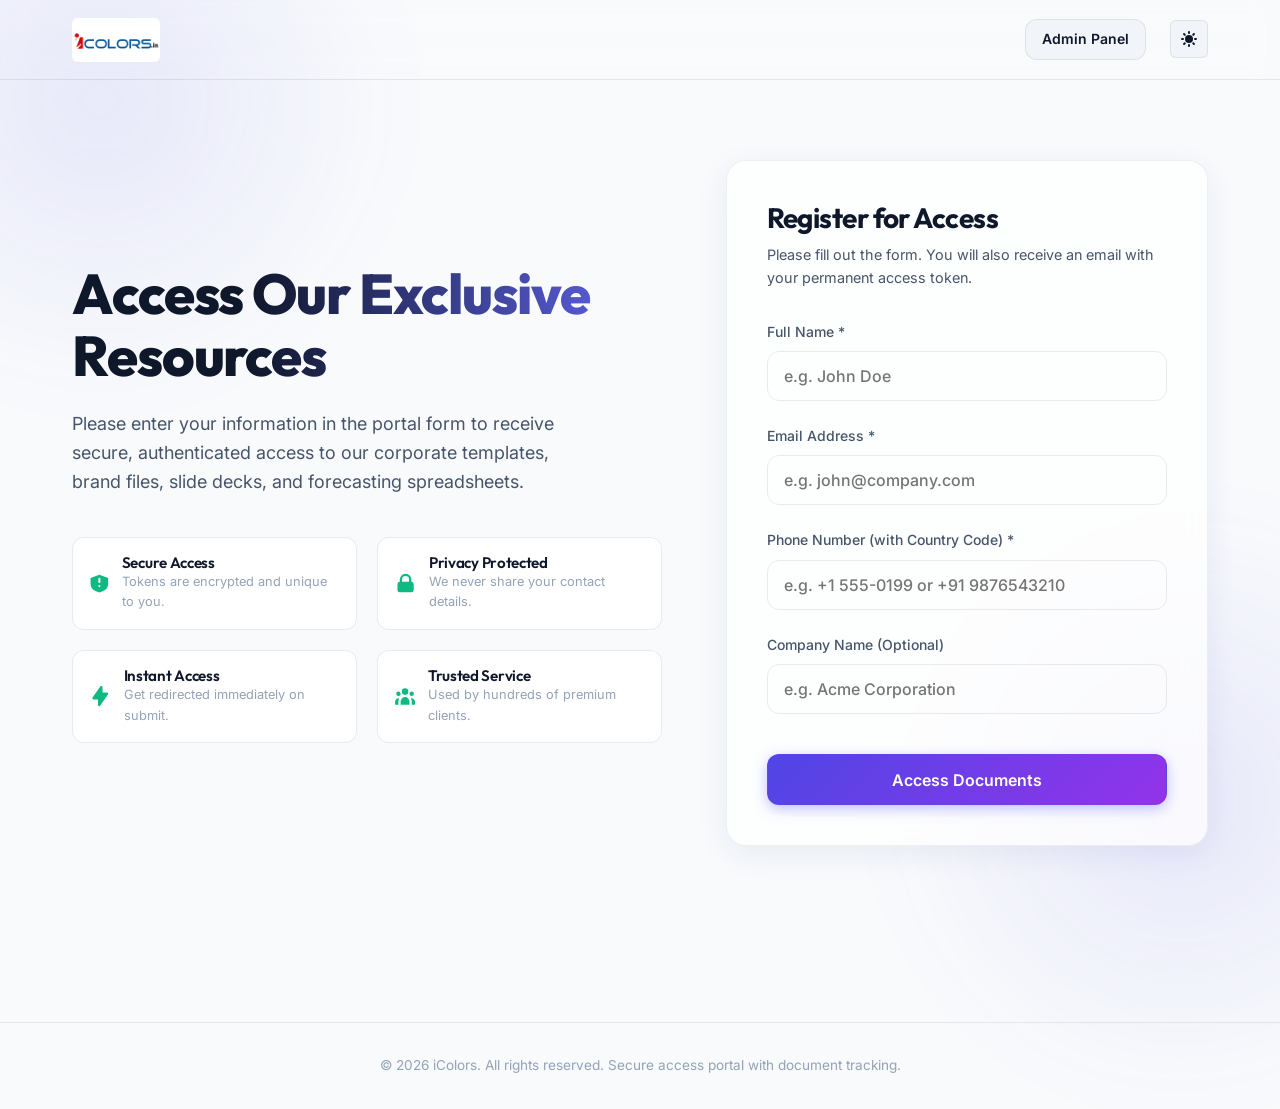
==== index.html @ 18c03196 "Initial commit of iColors document portal" ====
<!DOCTYPE html>
<html lang="en" data-theme="dark">
<head>
  <meta charset="UTF-8">
  <meta name="viewport" content="width=device-width, initial-scale=1.0">
  <meta name="description" content="Access premium business assets, guidelines, templates, and folders securely. Enter your details to get instant access.">
  
  <!-- Open Graph -->
  <meta property="og:title" content="iColors - Professional Document Access Portal">
  <meta property="og:description" content="Access premium resources instantly. Enter your lead details to get secure, branded access.">
  <meta property="og:type" content="website">
  
  <title>iColors | Secure Document Portal</title>
  
  <!-- Styles -->
  <link rel="stylesheet" href="style.css?v=1.0.2">
</head>
<body>

  <!-- Background Glowing Elements -->
  <div class="bg-glow bg-glow-1"></div>
  <div class="bg-glow bg-glow-2"></div>

  <!-- Navigation Bar -->
  <header class="navbar">
    <div class="container">
      <div class="logo-container" onclick="window.location.reload()">
        <img src="logo.jpeg" alt="iColors Logo" class="logo-img">
      </div>
      <div class="nav-actions">
        <a href="admin.html" class="btn btn-secondary" style="padding: 0.5rem 1rem; font-size: 0.875rem;">Admin Panel</a>
        <button id="theme-toggle" class="theme-toggle-btn" aria-label="Toggle Theme">
          <svg class="moon-icon" viewBox="0 0 20 20" fill="currentColor">
            <path d="M17.293 13.293A8 8 0 016.707 2.707a8.001 8.001 0 1010.586 10.586z"></path>
          </svg>
          <svg class="sun-icon" viewBox="0 0 20 20" fill="currentColor">
            <path fill-rule="evenodd" d="M10 2a1 1 0 011 1v1a1 1 0 11-2 0V3a1 1 0 011-1zm4 8a4 4 0 11-8 0 4 4 0 018 0zm-.464 4.95l.707.707a1 1 0 001.414-1.414l-.707-.707a1 1 0 00-1.414 1.414zm2.12-10.607a1 1 0 010 1.414l-.706.707a1 1 0 11-1.414-1.414l.707-.707a1 1 0 011.414 0zM17 11a1 1 0 100-2h-1a1 1 0 100 2h1zm-7 4a1 1 0 011 1v1a1 1 0 11-2 0v-1a1 1 0 011-1zM5.05 6.464A1 1 0 106.46 5.05l-.707-.707a1 1 0 00-1.414 1.414l.707.707zm1.414 8.486l-.707.707a1 1 0 01-1.414-1.414l.707-.707a1 1 0 011.414 1.414zM4 11a1 1 0 100-2H3a1 1 0 000 2h1z" clip-rule="evenodd"></path>
          </svg>
        </button>
      </div>
    </div>
  </header>

  <!-- Main Hero and Lead Form Layout -->
  <main class="container">
    <section class="hero-layout">
      <!-- Info Column -->
      <div class="hero-info">
        <h1>Access Our Exclusive Resources</h1>
        <p>Please enter your information in the portal form to receive secure, authenticated access to our corporate templates, brand files, slide decks, and forecasting spreadsheets.</p>
        
        <!-- Trust Badge Grid -->
        <div class="trust-badges">
          <div class="trust-badge">
            <svg viewBox="0 0 20 20" fill="currentColor">
              <path fill-rule="evenodd" d="M2.166 4.9L10 1.954 17.834 4.9A1 1 0 0118.5 5.854v4.526a8.21 8.21 0 01-4.707 7.407L10 19.046l-3.793-1.26a8.21 8.21 0 01-4.707-7.406V5.854a1 1 0 01.666-.954zM10 5a1 1 0 00-1 1v3a1 1 0 002 0V6a1 1 0 00-1-1zm0 7a1 1 0 100 2 1 1 0 000-2z" clip-rule="evenodd"></path>
            </svg>
            <div class="trust-badge-text">
              <h4>Secure Access</h4>
              <p>Tokens are encrypted and unique to you.</p>
            </div>
          </div>
          <div class="trust-badge">
            <svg viewBox="0 0 20 20" fill="currentColor">
              <path fill-rule="evenodd" d="M5 9V7a5 5 0 0110 0v2a2 2 0 012 2v5a2 2 0 01-2 2H5a2 2 0 01-2-2v-5a2 2 0 012-2zm8-2v2H7V7a3 3 0 016 0z" clip-rule="evenodd"></path>
            </svg>
            <div class="trust-badge-text">
              <h4>Privacy Protected</h4>
              <p>We never share your contact details.</p>
            </div>
          </div>
          <div class="trust-badge">
            <svg viewBox="0 0 20 20" fill="currentColor">
              <path fill-rule="evenodd" d="M11.3 1.046A1 1 0 0112 2v5h4a1 1 0 01.82 1.573l-7 10A1 1 0 018 18v-5H4a1 1 0 01-.82-1.573l7-10a1 1 0 011.12-.38z" clip-rule="evenodd"></path>
            </svg>
            <div class="trust-badge-text">
              <h4>Instant Access</h4>
              <p>Get redirected immediately on submit.</p>
            </div>
          </div>
          <div class="trust-badge">
            <svg viewBox="0 0 20 20" fill="currentColor">
              <path d="M13 6a3 3 0 11-6 0 3 3 0 016 0zM18 8a2 2 0 11-4 0 2 2 0 014 0zM14 15a4 4 0 00-8 0v3h8v-3zM6 8a2 2 0 11-4 0 2 2 0 014 0zM16 18v-3a5.972 5.972 0 00-.75-2.906A3.005 3.005 0 0119 15v3h-3zM4.75 12.094A5.973 5.973 0 004 15v3H1v-3a3.005 3.005 0 013.75-2.906z"></path>
            </svg>
            <div class="trust-badge-text">
              <h4>Trusted Service</h4>
              <p>Used by hundreds of premium clients.</p>
            </div>
          </div>
        </div>
      </div>

      <!-- Form Column -->
      <div class="hero-form">
        <div class="glass-card">
          <h2 style="font-size: 1.75rem; margin-bottom: 0.5rem;">Register for Access</h2>
          <p style="color: var(--text-secondary); font-size: 0.9rem; margin-bottom: 2rem;">Please fill out the form. You will also receive an email with your permanent access token.</p>
          
          <form id="lead-form" novalidate>
            <!-- Full Name -->
            <div class="form-group" id="group-name">
              <label for="name" class="form-label">Full Name *</label>
              <input type="text" id="name" class="form-input" placeholder="e.g. John Doe" required>
              <span class="error-text">Full name must be at least 3 characters.</span>
            </div>

            <!-- Email Address -->
            <div class="form-group" id="group-email">
              <label for="email" class="form-label">Email Address *</label>
              <input type="email" id="email" class="form-input" placeholder="e.g. john@company.com" required>
              <span class="error-text">Please enter a valid business email address.</span>
            </div>

            <!-- Phone Number -->
            <div class="form-group" id="group-phone">
              <label for="phone" class="form-label">Phone Number (with Country Code) *</label>
              <input type="tel" id="phone" class="form-input" placeholder="e.g. +1 555-0199 or +91 9876543210" required>
              <span class="error-text">Please include your country code (e.g. +1 or +91) and a valid number.</span>
            </div>

            <!-- Company Name -->
            <div class="form-group" id="group-company">
              <label for="company" class="form-label">Company Name (Optional)</label>
              <input type="text" id="company" class="form-input" placeholder="e.g. Acme Corporation">
            </div>

            <!-- Submit Button -->
            <button type="submit" id="submit-btn" class="btn btn-primary" style="width: 100%; margin-top: 1rem; padding: 0.9rem;">
              <span>Access Documents</span>
              <svg id="loading-spinner" class="spinner" viewBox="0 0 24 24" fill="none" stroke="currentColor" stroke-width="3" style="width: 18px; height: 18px; display: none; animation: spin 1s linear infinite;">
                <circle cx="12" cy="12" r="10" stroke="rgba(255,255,255,0.2)"></circle>
                <path d="M12 2a10 10 0 0 1 10 10" stroke-linecap="round"></path>
              </svg>
            </button>
          </form>
        </div>
      </div>
    </section>
  </main>

  <footer style="margin-top: 6rem; padding: 2rem 0; border-top: 1px solid var(--border-color); text-align: center; font-size: 0.85rem; color: var(--text-muted); position: relative; z-index: 2;">
    <div class="container">
      <p>&copy; 2026 iColors. All rights reserved. Secure access portal with document tracking.</p>
    </div>
  </footer>

  <!-- Scripts -->
  <script src="app.js"></script>
  <script>
    document.addEventListener("DOMContentLoaded", () => {
      const form = document.getElementById("lead-form");
      const submitBtn = document.getElementById("submit-btn");
      const loadingSpinner = document.getElementById("loading-spinner");
      const submitText = submitBtn.querySelector("span");

      // Form validation functions
      const validateName = (name) => name.trim().length >= 3;
      const validateEmail = (email) => /^[^\s@]+@[^\s@]+\.[^\s@]+$/.test(email);
      // Validates international country code style: + followed by 1 to 4 digits, then space/dash/digits
      const validatePhone = (phone) => /^\+?[1-9]\d{1,14}([-\s]?\d+)+$/.test(phone.trim()) && phone.trim().length >= 7;

      // Event listener for inputs to clear errors on type
      const inputs = [
        { id: 'name', validator: validateName, group: 'group-name' },
        { id: 'email', validator: validateEmail, group: 'group-email' },
        { id: 'phone', validator: validatePhone, group: 'group-phone' }
      ];

      inputs.forEach(item => {
        const el = document.getElementById(item.id);
        el.addEventListener("input", () => {
          const group = document.getElementById(item.group);
          if (item.validator(el.value)) {
            group.classList.remove("error");
          }
        });
      });

      // Form submit handler
      form.addEventListener("submit", async (e) => {
        e.preventDefault();
        
        let isValid = true;
        
        // Validate all fields
        inputs.forEach(item => {
          const el = document.getElementById(item.id);
          const group = document.getElementById(item.group);
          if (!item.validator(el.value)) {
            group.classList.add("error");
            isValid = false;
          } else {
            group.classList.remove("error");
          }
        });

        if (!isValid) {
          showToast("Please correct the highlighted form errors.", "error");
          return;
        }

        // Gather Form Data
        const nameVal = document.getElementById("name").value.trim();
        const emailVal = document.getElementById("email").value.trim();
        const phoneVal = document.getElementById("phone").value.trim();
        const companyVal = document.getElementById("company").value.trim();

        // Show loading state
        submitBtn.disabled = true;
        loadingSpinner.style.display = "block";
        submitText.textContent = "Verifying Details...";

        try {
          // Send request to API
          const response = await apiRequest("capture-lead", {
            name: nameVal,
            email: emailVal,
            phone: phoneVal,
            company: companyVal
          });

          if (response && response.success) {
            showToast(`Registration Successful! Welcome, ${response.name}`, "success");
            
            // Save details to localStorage for session
            localStorage.setItem("icolors_access_token", response.token);
            localStorage.setItem("icolors_user_name", response.name);
            
            submitText.textContent = "Redirecting...";
            
            // Redirect to Portal with token
            setTimeout(() => {
              window.location.href = `portal.html?token=${response.token}`;
            }, 1500);
          } else {
            showToast(response.error || "Failed to process registration. Try again.", "error");
            resetButton();
          }
        } catch (error) {
          showToast("Server Connection Refused. Please check configuration.", "error");
          resetButton();
        }
      });

      function resetButton() {
        submitBtn.disabled = false;
        loadingSpinner.style.display = "none";
        submitText.textContent = "Access Documents";
      }
    });
  </script>

  <style>
    /* Inline utility animation for spinner */
    @keyframes spin {
      0% { transform: rotate(0deg); }
      100% { transform: rotate(360deg); }
    }
  </style>
</body>
</html>
---- style.css ----
@import url('https://fonts.googleapis.com/css2?family=Inter:wght@300;400;500;600;700&family=Outfit:wght@400;500;600;700;800&display=swap');

/* Style Tokens & Root Variables */
:root {
  /* Dark Theme Default */
  --bg-primary: #090a0f;
  --bg-secondary: #11131c;
  --bg-tertiary: #191b26;
  --text-primary: #f3f4f6;
  --text-secondary: #9ca3af;
  --text-muted: #6b7280;
  
  --accent: #6366f1;
  --accent-light: #818cf8;
  --accent-dark: #4f46e5;
  --accent-glow: rgba(99, 102, 241, 0.15);
  --accent-gradient: linear-gradient(135deg, #6366f1 0%, #a855f7 100%);
  
  --success: #10b981;
  --success-glow: rgba(16, 185, 129, 0.15);
  --warning: #f59e0b;
  --danger: #ef4444;
  --danger-glow: rgba(239, 68, 68, 0.15);
  
  --border-color: rgba(255, 255, 255, 0.08);
  --border-focus: rgba(99, 102, 241, 0.4);
  
  --glass-bg: rgba(17, 19, 28, 0.7);
  --glass-border: rgba(255, 255, 255, 0.06);
  --glass-shadow: 0 8px 32px 0 rgba(0, 0, 0, 0.37);
  
  --font-heading: 'Outfit', sans-serif;
  --font-body: 'Inter', sans-serif;
  --radius-sm: 6px;
  --radius-md: 12px;
  --radius-lg: 20px;
  --radius-xl: 30px;
  
  --transition-fast: 0.15s ease;
  --transition-normal: 0.3s cubic-bezier(0.4, 0, 0.2, 1);
  --transition-slow: 0.5s cubic-bezier(0.4, 0, 0.2, 1);
}

/* Light Theme Overrides */
[data-theme="light"] {
  --bg-primary: #f8fafc;
  --bg-secondary: #ffffff;
  --bg-tertiary: #f1f5f9;
  --text-primary: #0f172a;
  --text-secondary: #475569;
  --text-muted: #94a3b8;
  
  --accent: #4f46e5;
  --accent-light: #6366f1;
  --accent-dark: #3730a3;
  --accent-glow: rgba(79, 70, 229, 0.1);
  --accent-gradient: linear-gradient(135deg, #4f46e5 0%, #9333ea 100%);
  
  --border-color: rgba(0, 0, 0, 0.08);
  --border-focus: rgba(79, 70, 229, 0.4);
  
  --glass-bg: rgba(255, 255, 255, 0.75);
  --glass-border: rgba(0, 0, 0, 0.06);
  --glass-shadow: 0 8px 32px 0 rgba(31, 38, 135, 0.07);
}

/* Global CSS Reset & Setup */
* {
  box-sizing: border-box;
  margin: 0;
  padding: 0;
}

html, body {
  width: 100%;
  min-height: 100vh;
  font-family: var(--font-body);
  background-color: var(--bg-primary);
  color: var(--text-primary);
  transition: background-color var(--transition-normal), color var(--transition-normal);
  line-height: 1.6;
  overflow-x: hidden;
}

a {
  color: inherit;
  text-decoration: none;
}

button, input, select, textarea {
  font-family: inherit;
  font-size: inherit;
  color: inherit;
  background: none;
  border: none;
  outline: none;
}

/* Scrollbar Styling */
::-webkit-scrollbar {
  width: 8px;
  height: 8px;
}
::-webkit-scrollbar-track {
  background: var(--bg-primary);
}
::-webkit-scrollbar-thumb {
  background: var(--border-color);
  border-radius: 4px;
}
::-webkit-scrollbar-thumb:hover {
  background: var(--text-muted);
}

/* Layout Utilities */
.container {
  max-width: 1200px;
  margin: 0 auto;
  padding: 0 2rem;
  position: relative;
  z-index: 2;
}

/* Typography styles */
h1, h2, h3, h4, h5, h6 {
  font-family: var(--font-heading);
  font-weight: 700;
  letter-spacing: -0.02em;
  line-height: 1.2;
}

/* Glowing Background Blobs */
.bg-glow {
  position: absolute;
  width: 600px;
  height: 600px;
  border-radius: 50%;
  background: radial-gradient(circle, var(--accent-glow) 0%, rgba(0,0,0,0) 70%);
  z-index: 1;
  pointer-events: none;
  filter: blur(40px);
}
.bg-glow-1 { top: -200px; left: -200px; }
.bg-glow-2 { bottom: -200px; right: -200px; }

/* Navigation Bar */
.navbar {
  height: 80px;
  border-bottom: 1px solid var(--border-color);
  background-color: rgba(var(--bg-primary), 0.8);
  backdrop-filter: blur(12px);
  -webkit-backdrop-filter: blur(12px);
  position: sticky;
  top: 0;
  z-index: 100;
  transition: border-bottom var(--transition-normal);
}
.navbar .container {
  display: flex;
  justify-content: space-between;
  align-items: center;
  height: 100%;
}
.logo-container {
  display: flex;
  align-items: center;
  gap: 0.75rem;
  cursor: pointer;
}
.logo-container span {
  font-family: var(--font-heading);
  font-weight: 800;
  font-size: 1.5rem;
  background: var(--accent-gradient);
  -webkit-background-clip: text;
  -webkit-text-fill-color: transparent;
  display: inline-block;
}
.logo-svg {
  width: 32px;
  height: 32px;
  fill: url(#logoGrad);
}
.logo-img {
  height: 44px;
  width: auto;
  border-radius: var(--radius-sm);
  object-fit: contain;
}
.nav-actions {
  display: flex;
  align-items: center;
  gap: 1.5rem;
}

/* Theme Switcher Button */
.theme-toggle-btn {
  background: var(--bg-tertiary);
  border: 1px solid var(--border-color);
  padding: 0.5rem;
  border-radius: var(--radius-sm);
  cursor: pointer;
  display: flex;
  align-items: center;
  justify-content: center;
  transition: all var(--transition-fast);
  color: var(--text-primary);
}
.theme-toggle-btn:hover {
  border-color: var(--accent);
  background: var(--glass-bg);
  transform: translateY(-1px);
}
.theme-toggle-btn svg {
  width: 20px;
  height: 20px;
}
.theme-toggle-btn .sun-icon { display: none; }
[data-theme="light"] .theme-toggle-btn .moon-icon { display: none; }
[data-theme="light"] .theme-toggle-btn .sun-icon { display: block; }

/* Buttons */
.btn {
  padding: 0.75rem 1.5rem;
  border-radius: var(--radius-md);
  font-weight: 600;
  cursor: pointer;
  transition: all var(--transition-normal);
  display: inline-flex;
  align-items: center;
  justify-content: center;
  gap: 0.5rem;
  border: 1px solid transparent;
}
.btn-primary {
  background: var(--accent-gradient);
  color: #ffffff;
  box-shadow: 0 4px 14px rgba(99, 102, 241, 0.4);
}
.btn-primary:hover {
  transform: translateY(-2px);
  box-shadow: 0 6px 20px rgba(99, 102, 241, 0.6);
}
.btn-primary:active {
  transform: translateY(0);
}
.btn-secondary {
  background: var(--bg-tertiary);
  border-color: var(--border-color);
  color: var(--text-primary);
}
.btn-secondary:hover {
  background: var(--border-color);
  border-color: var(--text-muted);
  transform: translateY(-1px);
}
.btn-danger {
  background: var(--danger);
  color: white;
  box-shadow: 0 4px 14px rgba(239, 68, 68, 0.4);
}
.btn-danger:hover {
  background: #dc2626;
  transform: translateY(-1px);
}
.btn:disabled {
  opacity: 0.6;
  cursor: not-allowed;
  transform: none !important;
  box-shadow: none !important;
}

/* Glassmorphism Cards */
.glass-card {
  background: var(--glass-bg);
  backdrop-filter: blur(16px);
  -webkit-backdrop-filter: blur(16px);
  border: 1px solid var(--glass-border);
  border-radius: var(--radius-lg);
  box-shadow: var(--glass-shadow);
  padding: 2.5rem;
  transition: transform var(--transition-normal), border var(--transition-normal), box-shadow var(--transition-normal);
}
.glass-card:hover {
  border-color: rgba(99, 102, 241, 0.2);
}

/* Form Styling */
.form-group {
  margin-bottom: 1.5rem;
  position: relative;
}
.form-label {
  display: block;
  font-size: 0.875rem;
  font-weight: 500;
  margin-bottom: 0.5rem;
  color: var(--text-secondary);
  transition: color var(--transition-fast);
}
.form-input {
  width: 100%;
  padding: 0.875rem 1rem;
  border-radius: var(--radius-md);
  border: 1px solid var(--border-color);
  background: rgba(var(--bg-primary), 0.6);
  color: var(--text-primary);
  font-weight: 500;
  transition: all var(--transition-normal);
}
.form-input:focus {
  border-color: var(--accent);
  background: var(--bg-secondary);
  box-shadow: 0 0 0 4px var(--accent-glow);
}
.form-group.error .form-input {
  border-color: var(--danger);
}
.form-group.error .form-label {
  color: var(--danger);
}
.error-text {
  font-size: 0.75rem;
  color: var(--danger);
  margin-top: 0.35rem;
  display: none;
}
.form-group.error .error-text {
  display: block;
}

/* Hero Section */
.hero-layout {
  display: grid;
  grid-template-columns: 1.1fr 0.9fr;
  gap: 4rem;
  padding: 5rem 0;
  align-items: center;
}
.hero-info h1 {
  font-size: 3.5rem;
  font-weight: 800;
  line-height: 1.1;
  margin-bottom: 1.5rem;
  background: linear-gradient(to right, var(--text-primary) 30%, var(--accent-light) 100%);
  -webkit-background-clip: text;
  -webkit-text-fill-color: transparent;
}
.hero-info p {
  font-size: 1.125rem;
  color: var(--text-secondary);
  margin-bottom: 2.5rem;
  max-width: 500px;
}

/* Trust Badges */
.trust-badges {
  display: grid;
  grid-template-columns: repeat(2, 1fr);
  gap: 1.25rem;
}
.trust-badge {
  display: flex;
  align-items: center;
  gap: 0.75rem;
  background: var(--bg-secondary);
  border: 1px solid var(--border-color);
  padding: 1rem;
  border-radius: var(--radius-md);
  transition: all var(--transition-fast);
}
.trust-badge:hover {
  transform: translateY(-2px);
  border-color: var(--accent);
}
.trust-badge svg {
  width: 24px;
  height: 24px;
  color: var(--success);
}
.trust-badge-text h4 {
  font-size: 0.95rem;
  font-weight: 600;
}
.trust-badge-text p {
  font-size: 0.8rem;
  color: var(--text-muted);
  margin-bottom: 0;
}

/* Portal Welcome Header */
.portal-header {
  padding: 3rem 0 2rem;
  border-bottom: 1px solid var(--border-color);
  margin-bottom: 3rem;
  display: flex;
  justify-content: space-between;
  align-items: flex-end;
}
.portal-title h1 {
  font-size: 2.5rem;
  margin-bottom: 0.5rem;
}
.portal-title p {
  color: var(--text-secondary);
}

/* Document Filters & Search */
.controls-row {
  display: flex;
  justify-content: space-between;
  align-items: center;
  margin-bottom: 2rem;
  gap: 1rem;
  flex-wrap: wrap;
}
.search-wrapper {
  position: relative;
  flex: 1;
  max-width: 400px;
}
.search-wrapper svg {
  position: absolute;
  left: 1rem;
  top: 50%;
  transform: translateY(-50%);
  color: var(--text-muted);
  width: 18px;
  height: 18px;
  pointer-events: none;
}
.search-input {
  width: 100%;
  padding: 0.75rem 1rem 0.75rem 2.75rem;
  border: 1px solid var(--border-color);
  border-radius: var(--radius-md);
  background: var(--bg-secondary);
  transition: border-color var(--transition-fast);
}
.search-input:focus {
  border-color: var(--accent);
  box-shadow: 0 0 0 3px var(--accent-glow);
}
.filter-tabs {
  display: flex;
  gap: 0.5rem;
}
.filter-tab {
  padding: 0.5rem 1rem;
  border-radius: var(--radius-sm);
  font-size: 0.875rem;
  font-weight: 500;
  cursor: pointer;
  transition: all var(--transition-fast);
  background: var(--bg-secondary);
  border: 1px solid var(--border-color);
}
.filter-tab:hover {
  border-color: var(--text-muted);
}
.filter-tab.active {
  background: var(--accent);
  color: white;
  border-color: var(--accent);
}

/* Document Grid & Cards */
.document-grid {
  display: grid;
  grid-template-columns: repeat(auto-fill, minmax(320px, 1fr));
  gap: 2rem;
  margin-bottom: 5rem;
}
.doc-card {
  display: flex;
  flex-direction: column;
  height: 100%;
  background: var(--bg-secondary);
  border: 1px solid var(--border-color);
  border-radius: var(--radius-lg);
  overflow: hidden;
  transition: all var(--transition-normal);
  position: relative;
}
.doc-card:hover {
  transform: translateY(-5px);
  border-color: var(--accent);
  box-shadow: 0 12px 24px rgba(0, 0, 0, 0.2);
}
.doc-thumbnail {
  height: 160px;
  background: var(--bg-tertiary);
  display: flex;
  align-items: center;
  justify-content: center;
  position: relative;
  overflow: hidden;
}
.doc-thumbnail img {
  width: 100%;
  height: 100%;
  object-fit: cover;
  opacity: 0.7;
  transition: scale var(--transition-normal);
}
.doc-card:hover .doc-thumbnail img {
  scale: 1.05;
}
.doc-icon-overlay {
  position: absolute;
  width: 48px;
  height: 48px;
  border-radius: 50%;
  background: var(--accent-gradient);
  display: flex;
  align-items: center;
  justify-content: center;
  color: white;
  box-shadow: 0 4px 10px rgba(0,0,0,0.3);
}
.doc-icon-overlay svg {
  width: 24px;
  height: 24px;
}
.doc-badge {
  position: absolute;
  top: 1rem;
  right: 1rem;
  padding: 0.25rem 0.75rem;
  font-size: 0.75rem;
  font-weight: 600;
  border-radius: var(--radius-sm);
  background: rgba(0, 0, 0, 0.6);
  color: white;
  backdrop-filter: blur(4px);
}
.doc-info {
  padding: 1.5rem;
  flex-grow: 1;
  display: flex;
  flex-direction: column;
  justify-content: space-between;
}
.doc-meta {
  margin-bottom: 1.25rem;
}
.doc-title {
  font-size: 1.15rem;
  font-weight: 600;
  margin-bottom: 0.5rem;
}
.doc-desc {
  color: var(--text-secondary);
  font-size: 0.875rem;
  display: -webkit-box;
  -webkit-line-clamp: 3;
  -webkit-box-orient: vertical;
  overflow: hidden;
  height: 4.2em; /* Prevents card height distortion */
}
.doc-actions {
  display: flex;
  gap: 0.75rem;
  margin-top: auto;
}
.doc-actions .btn {
  flex: 1;
}

/* Toast Notification System */
.toast-container {
  position: fixed;
  bottom: 2rem;
  right: 2rem;
  display: flex;
  flex-direction: column;
  gap: 0.75rem;
  z-index: 9999;
}
.toast {
  padding: 1rem 1.5rem;
  border-radius: var(--radius-md);
  color: white;
  font-weight: 500;
  box-shadow: 0 10px 25px rgba(0,0,0,0.25);
  display: flex;
  align-items: center;
  gap: 0.75rem;
  min-width: 300px;
  animation: slideInRight var(--transition-normal) forwards;
  backdrop-filter: blur(8px);
}
.toast-success {
  background: rgba(16, 185, 129, 0.95);
  border: 1px solid rgba(16, 185, 129, 0.3);
}
.toast-error {
  background: rgba(239, 68, 68, 0.95);
  border: 1px solid rgba(239, 68, 68, 0.3);
}
.toast-info {
  background: rgba(99, 102, 241, 0.95);
  border: 1px solid rgba(99, 102, 241, 0.3);
}

/* Admin Login Style */
.admin-login-wrapper {
  min-height: calc(100vh - 80px);
  display: flex;
  align-items: center;
  justify-content: center;
  padding: 2rem;
}
.login-card {
  width: 100%;
  max-width: 440px;
}
.login-header {
  text-align: center;
  margin-bottom: 2rem;
}
.login-header h2 {
  font-size: 2rem;
  margin-bottom: 0.5rem;
}
.login-header p {
  color: var(--text-secondary);
}

/* Admin Dashboard Layout */
.admin-layout {
  display: grid;
  grid-template-columns: 240px 1fr;
  min-height: calc(100vh - 80px);
}
.admin-sidebar {
  border-right: 1px solid var(--border-color);
  background: var(--bg-secondary);
  padding: 2rem 1rem;
  display: flex;
  flex-direction: column;
  gap: 0.5rem;
}
.sidebar-link {
  display: flex;
  align-items: center;
  gap: 0.75rem;
  padding: 0.75rem 1rem;
  border-radius: var(--radius-sm);
  font-weight: 500;
  cursor: pointer;
  color: var(--text-secondary);
  transition: all var(--transition-fast);
}
.sidebar-link:hover {
  background: var(--bg-tertiary);
  color: var(--text-primary);
}
.sidebar-link.active {
  background: var(--accent-glow);
  color: var(--accent-light);
  border-left: 3px solid var(--accent);
}
.sidebar-link svg {
  width: 20px;
  height: 20px;
}
.admin-content {
  padding: 2.5rem;
  overflow-y: auto;
}
.dashboard-section {
  display: none;
}
.dashboard-section.active {
  display: block;
}

/* Analytics Stats Grid */
.stats-grid {
  display: grid;
  grid-template-columns: repeat(4, 1fr);
  gap: 1.5rem;
  margin-bottom: 2.5rem;
}
.stat-card {
  background: var(--bg-secondary);
  border: 1px solid var(--border-color);
  border-radius: var(--radius-md);
  padding: 1.5rem;
  display: flex;
  flex-direction: column;
  justify-content: space-between;
  transition: border-color var(--transition-fast);
}
.stat-card:hover {
  border-color: var(--accent);
}
.stat-header {
  display: flex;
  justify-content: space-between;
  align-items: center;
  color: var(--text-muted);
  margin-bottom: 1rem;
}
.stat-header span {
  font-size: 0.875rem;
  font-weight: 600;
  text-transform: uppercase;
  letter-spacing: 0.05em;
}
.stat-header svg {
  width: 22px;
  height: 22px;
}
.stat-value {
  font-size: 2.25rem;
  font-weight: 700;
  font-family: var(--font-heading);
  margin-bottom: 0.25rem;
}
.stat-trend {
  font-size: 0.75rem;
  font-weight: 600;
  display: flex;
  align-items: center;
  gap: 0.25rem;
}
.stat-trend.up { color: var(--success); }
.stat-trend.down { color: var(--danger); }

/* Table & List View */
.table-card {
  background: var(--bg-secondary);
  border: 1px solid var(--border-color);
  border-radius: var(--radius-lg);
  overflow: hidden;
  margin-bottom: 2rem;
}
.table-header-row {
  display: flex;
  justify-content: space-between;
  align-items: center;
  padding: 1.5rem;
  border-bottom: 1px solid var(--border-color);
}
.table-container {
  overflow-x: auto;
  width: 100%;
}
table {
  width: 100%;
  border-collapse: collapse;
  text-align: left;
}
th {
  background: var(--bg-tertiary);
  padding: 1rem 1.5rem;
  font-size: 0.8rem;
  font-weight: 600;
  text-transform: uppercase;
  color: var(--text-muted);
  letter-spacing: 0.05em;
  border-bottom: 1px solid var(--border-color);
}
td {
  padding: 1.15rem 1.5rem;
  border-bottom: 1px solid var(--border-color);
  font-size: 0.9rem;
  color: var(--text-secondary);
}
tr:last-child td {
  border-bottom: none;
}
tr:hover td {
  background: rgba(255, 255, 255, 0.02);
  color: var(--text-primary);
}
[data-theme="light"] tr:hover td {
  background: rgba(0, 0, 0, 0.01);
}

/* Badges */
.status-badge {
  display: inline-flex;
  align-items: center;
  padding: 0.2rem 0.6rem;
  border-radius: var(--radius-sm);
  font-size: 0.75rem;
  font-weight: 600;
}
.status-badge.active {
  background: var(--success-glow);
  color: var(--success);
}
.status-badge.inactive {
  background: var(--danger-glow);
  color: var(--danger);
}

/* Modals */
.modal-overlay {
  position: fixed;
  top: 0;
  left: 0;
  width: 100vw;
  height: 100vh;
  background: rgba(0, 0, 0, 0.7);
  backdrop-filter: blur(4px);
  z-index: 1000;
  display: flex;
  align-items: center;
  justify-content: center;
  opacity: 0;
  pointer-events: none;
  transition: opacity var(--transition-normal);
}
.modal-overlay.active {
  opacity: 1;
  pointer-events: auto;
}
.modal-card {
  background: var(--bg-secondary);
  border: 1px solid var(--border-color);
  border-radius: var(--radius-lg);
  width: 100%;
  max-width: 500px;
  box-shadow: 0 20px 40px rgba(0,0,0,0.5);
  overflow: hidden;
  transform: translateY(20px);
  transition: transform var(--transition-normal);
}
.modal-overlay.active .modal-card {
  transform: translateY(0);
}
.modal-header {
  display: flex;
  justify-content: space-between;
  align-items: center;
  padding: 1.5rem;
  border-bottom: 1px solid var(--border-color);
}
.modal-close {
  background: none;
  cursor: pointer;
  color: var(--text-muted);
  font-size: 1.5rem;
  display: flex;
  align-items: center;
}
.modal-close:hover {
  color: var(--text-primary);
}
.modal-body {
  padding: 1.5rem;
}
.modal-footer {
  display: flex;
  justify-content: flex-end;
  gap: 0.75rem;
  padding: 1.25rem 1.5rem;
  background: var(--bg-tertiary);
  border-top: 1px solid var(--border-color);
}

/* Dashboard Analytics Charts / Progress Indicators */
.analytics-grid {
  display: grid;
  grid-template-columns: 2fr 1fr;
  gap: 1.5rem;
  margin-bottom: 2rem;
}
.top-docs-list {
  display: flex;
  flex-direction: column;
  gap: 1rem;
}
.top-doc-item {
  display: flex;
  align-items: center;
  justify-content: space-between;
}
.top-doc-info {
  flex-grow: 1;
  margin-right: 1.5rem;
}
.top-doc-meta {
  display: flex;
  justify-content: space-between;
  margin-bottom: 0.35rem;
  font-size: 0.85rem;
}
.progress-bar-bg {
  height: 6px;
  background: var(--bg-tertiary);
  border-radius: 3px;
  overflow: hidden;
}
.progress-bar {
  height: 100%;
  background: var(--accent-gradient);
  border-radius: 3px;
  width: 0;
  transition: width var(--transition-slow);
}
.top-doc-count {
  font-weight: 600;
  font-size: 0.875rem;
}

/* Pagination */
.pagination {
  display: flex;
  justify-content: space-between;
  align-items: center;
  padding: 1rem 1.5rem;
  border-top: 1px solid var(--border-color);
  font-size: 0.875rem;
  color: var(--text-secondary);
}
.pagination-actions {
  display: flex;
  gap: 0.5rem;
}

/* Setup Mode Banner */
.setup-mode-banner {
  background: linear-gradient(90deg, #b45309 0%, #d97706 100%);
  color: white;
  padding: 0.5rem 1rem;
  text-align: center;
  font-size: 0.875rem;
  font-weight: 600;
  position: relative;
  z-index: 101;
  display: none;
}
.setup-mode-banner.active {
  display: block;
}
.setup-mode-banner a {
  text-decoration: underline;
  cursor: pointer;
  margin-left: 0.5rem;
}

/* Animations */
@keyframes slideInRight {
  from {
    opacity: 0;
    transform: translateX(100%);
  }
  to {
    opacity: 1;
    transform: translateX(0);
  }
}
@keyframes fadeIn {
  from { opacity: 0; }
  to { opacity: 1; }
}

/* Empty States */
.empty-state {
  text-align: center;
  padding: 4rem 2rem;
  color: var(--text-muted);
}
.empty-state svg {
  width: 48px;
  height: 48px;
  margin-bottom: 1rem;
  opacity: 0.5;
}

/* Responsive Breakpoints */
@media (max-width: 1024px) {
  .hero-layout {
    grid-template-columns: 1fr;
    gap: 3rem;
    padding: 3rem 0;
    text-align: center;
  }
  .hero-info p {
    margin-left: auto;
    margin-right: auto;
  }
  .stats-grid {
    grid-template-columns: repeat(2, 1fr);
  }
  .analytics-grid {
    grid-template-columns: 1fr;
  }
  .admin-layout {
    grid-template-columns: 1fr;
  }
  .admin-sidebar {
    flex-direction: row;
    overflow-x: auto;
    padding: 1rem;
    border-right: none;
    border-bottom: 1px solid var(--border-color);
  }
  .sidebar-link {
    white-space: nowrap;
    border-left: none !important;
    border-bottom: 3px solid transparent;
  }
  .sidebar-link.active {
    border-bottom-color: var(--accent);
  }
}

@media (max-width: 640px) {
  .hero-info h1 {
    font-size: 2.5rem;
  }
  .stats-grid {
    grid-template-columns: 1fr;
  }
  .controls-row {
    flex-direction: column;
    align-items: stretch;
  }
  .search-wrapper {
    max-width: none;
  }
  .filter-tabs {
    overflow-x: auto;
    padding-bottom: 0.5rem;
  }
  .filter-tab {
    white-space: nowrap;
  }
  .container {
    padding: 0 1rem;
  }
  .toast-container {
    left: 1rem;
    right: 1rem;
    bottom: 1rem;
  }
  .toast {
    min-width: 0;
  }
}
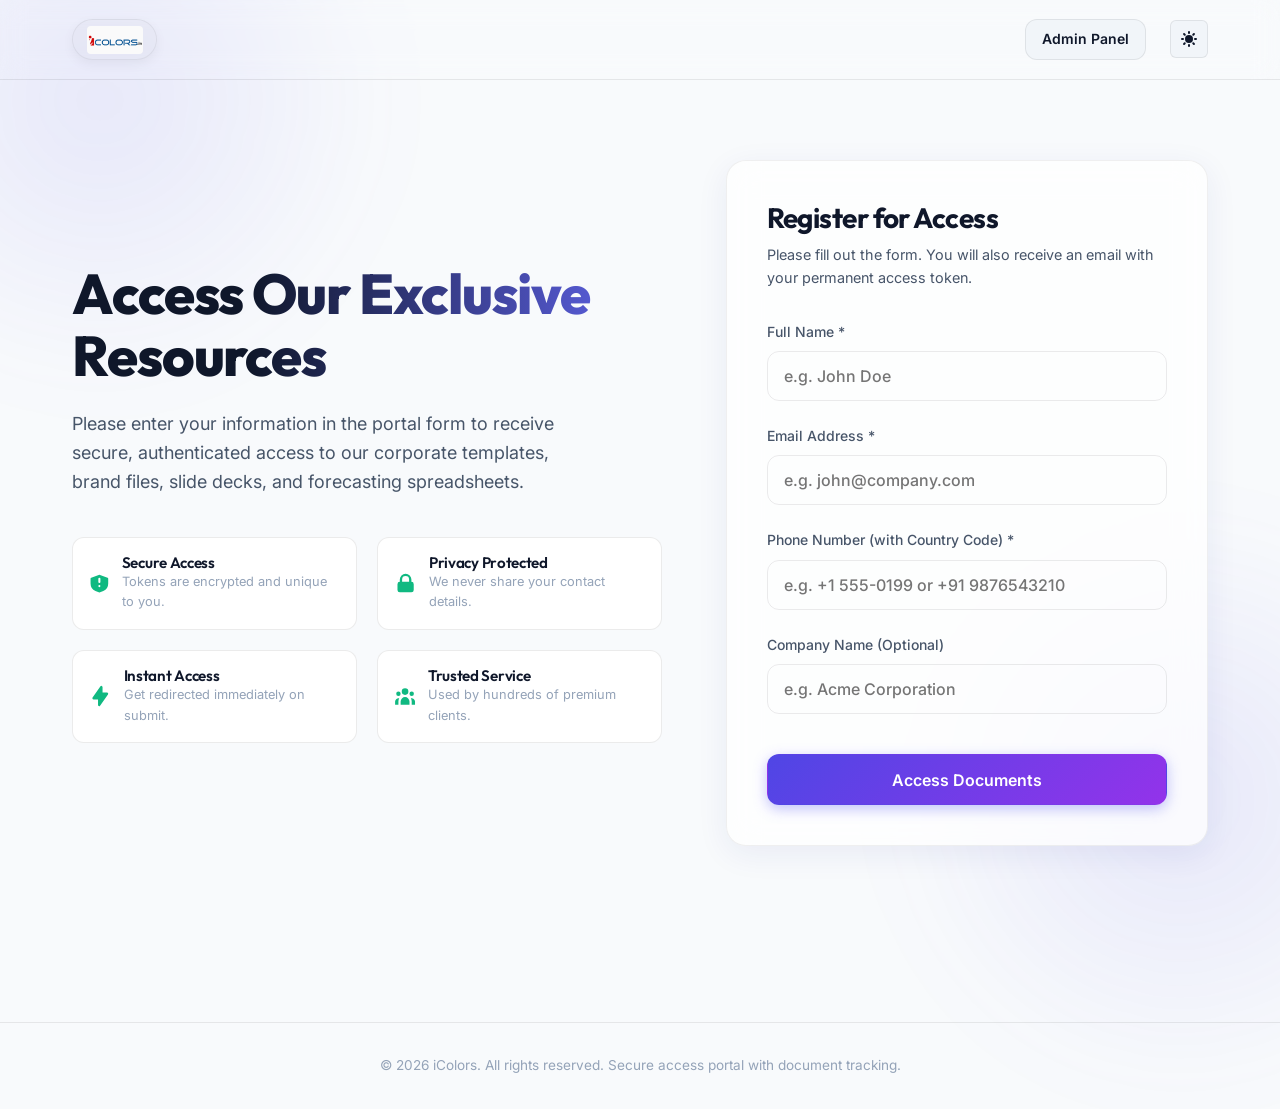
==== commit 7ce81941: "Update logo container to premium pill badge design and bump CSS cache-bust version" ====
--- a/index.html
+++ b/index.html
@@ -13,7 +13,7 @@
   <title>iColors | Secure Document Portal</title>
   
   <!-- Styles -->
-  <link rel="stylesheet" href="style.css?v=1.0.2">
+  <link rel="stylesheet" href="style.css?v=1.0.3">
 </head>
 <body>
 
--- a/style.css
+++ b/style.css
@@ -164,8 +164,20 @@
 .logo-container {
   display: flex;
   align-items: center;
-  gap: 0.75rem;
+  gap: 0.5rem;
   cursor: pointer;
+  padding: 0.35rem 0.85rem;
+  background: rgba(255, 255, 255, 0.03);
+  border: 1px solid rgba(255, 255, 255, 0.08);
+  border-radius: 50px;
+  box-shadow: 0 4px 12px rgba(0, 0, 0, 0.15);
+  transition: all var(--transition-normal);
+}
+.logo-container:hover {
+  background: rgba(255, 255, 255, 0.06);
+  border-color: rgba(99, 102, 241, 0.3);
+  box-shadow: 0 4px 20px rgba(99, 102, 241, 0.15);
+  transform: translateY(-1px);
 }
 .logo-container span {
   font-family: var(--font-heading);
@@ -182,10 +194,27 @@
   fill: url(#logoGrad);
 }
 .logo-img {
-  height: 44px;
+  height: 28px;
   width: auto;
-  border-radius: var(--radius-sm);
+  border-radius: 4px;
   object-fit: contain;
+  mix-blend-mode: screen;
+  filter: invert(1) brightness(1.15) contrast(1.15);
+  transition: all var(--transition-normal);
+}
+[data-theme="light"] .logo-container {
+  background: rgba(0, 0, 0, 0.02);
+  border-color: rgba(0, 0, 0, 0.06);
+  box-shadow: 0 4px 12px rgba(0, 0, 0, 0.05);
+}
+[data-theme="light"] .logo-container:hover {
+  background: rgba(0, 0, 0, 0.04);
+  border-color: rgba(79, 70, 229, 0.2);
+  box-shadow: 0 4px 20px rgba(79, 70, 229, 0.1);
+}
+[data-theme="light"] .logo-img {
+  mix-blend-mode: multiply;
+  filter: none;
 }
 .nav-actions {
   display: flex;
